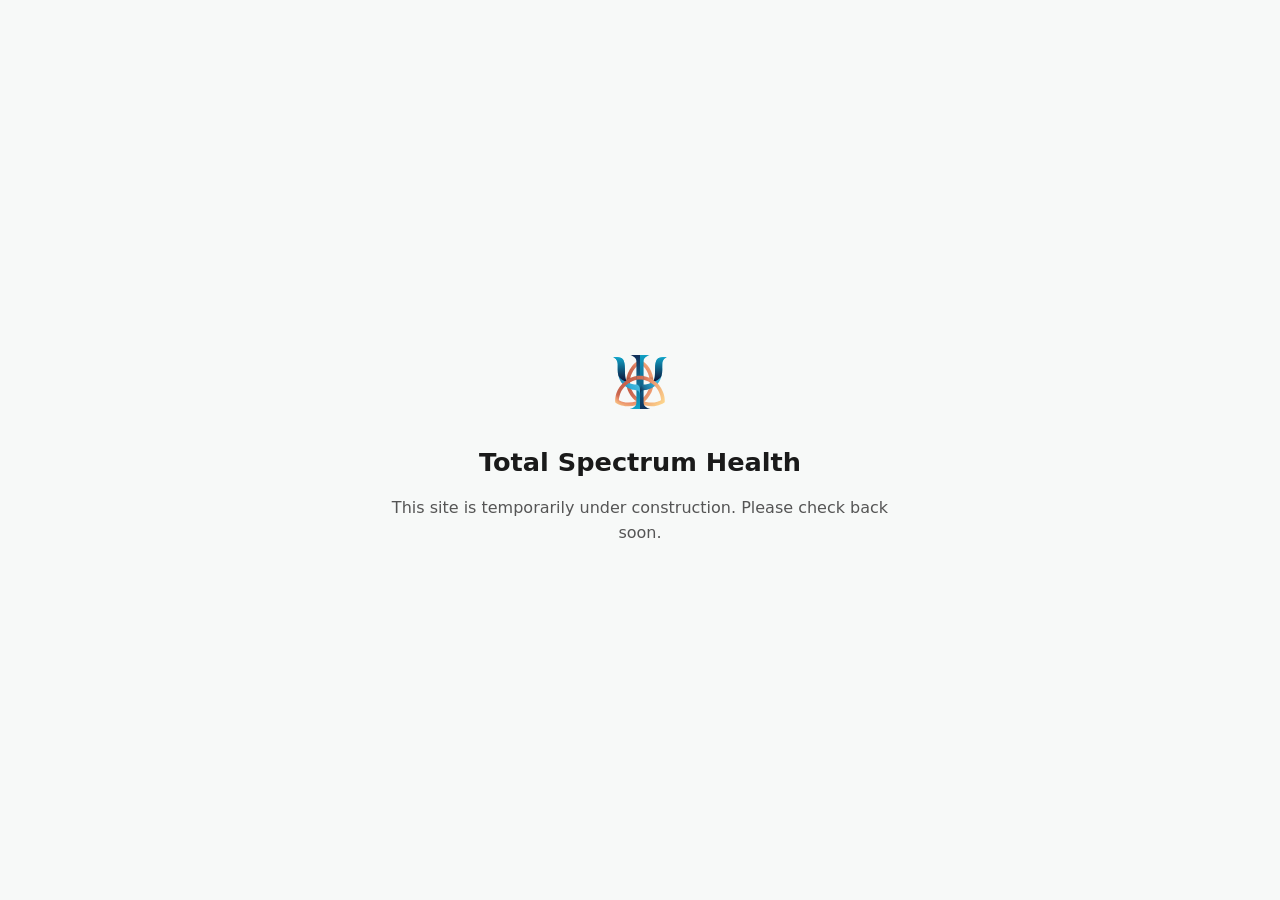
==== index.html @ 34287a58 "Add initial website structure for Total Spectrum Health - Created index.html with under construction" ====
<!DOCTYPE html>
<html lang="en">
<head>
  <meta charset="UTF-8" />
  <meta name="viewport" content="width=device-width, initial-scale=1.0" />
  <meta name="robots" content="noindex" />
  <title>Total Spectrum Health — Under Construction</title>
  <link rel="icon" href="assets/favicon.svg" type="image/svg+xml" />
  <style>
    :root { --accent: #2a7f62; }
    * { box-sizing: border-box; }
    html, body { height: 100%; }
    body {
      margin: 0;
      display: flex;
      align-items: center;
      justify-content: center;
      padding: 1.5rem;
      font-family: system-ui, -apple-system, "Segoe UI", Roboto, sans-serif;
      line-height: 1.6;
      color: #1a1a1a;
      background: #f7f9f8;
    }
    .card {
      max-width: 32rem;
      text-align: center;
    }
    .logo {
      width: 56px;
      height: 56px;
      margin-bottom: 1.5rem;
    }
    h1 {
      font-size: 1.6rem;
      margin: 0 0 0.75rem;
    }
    p {
      margin: 0;
      color: #555;
    }
  </style>
</head>
<body>
  <main class="card">
    <img class="logo" src="assets/favicon.svg" alt="Total Spectrum Health" />
    <h1>Total Spectrum Health</h1>
    <p>This site is temporarily under construction. Please check back soon.</p>
  </main>
</body>
</html>
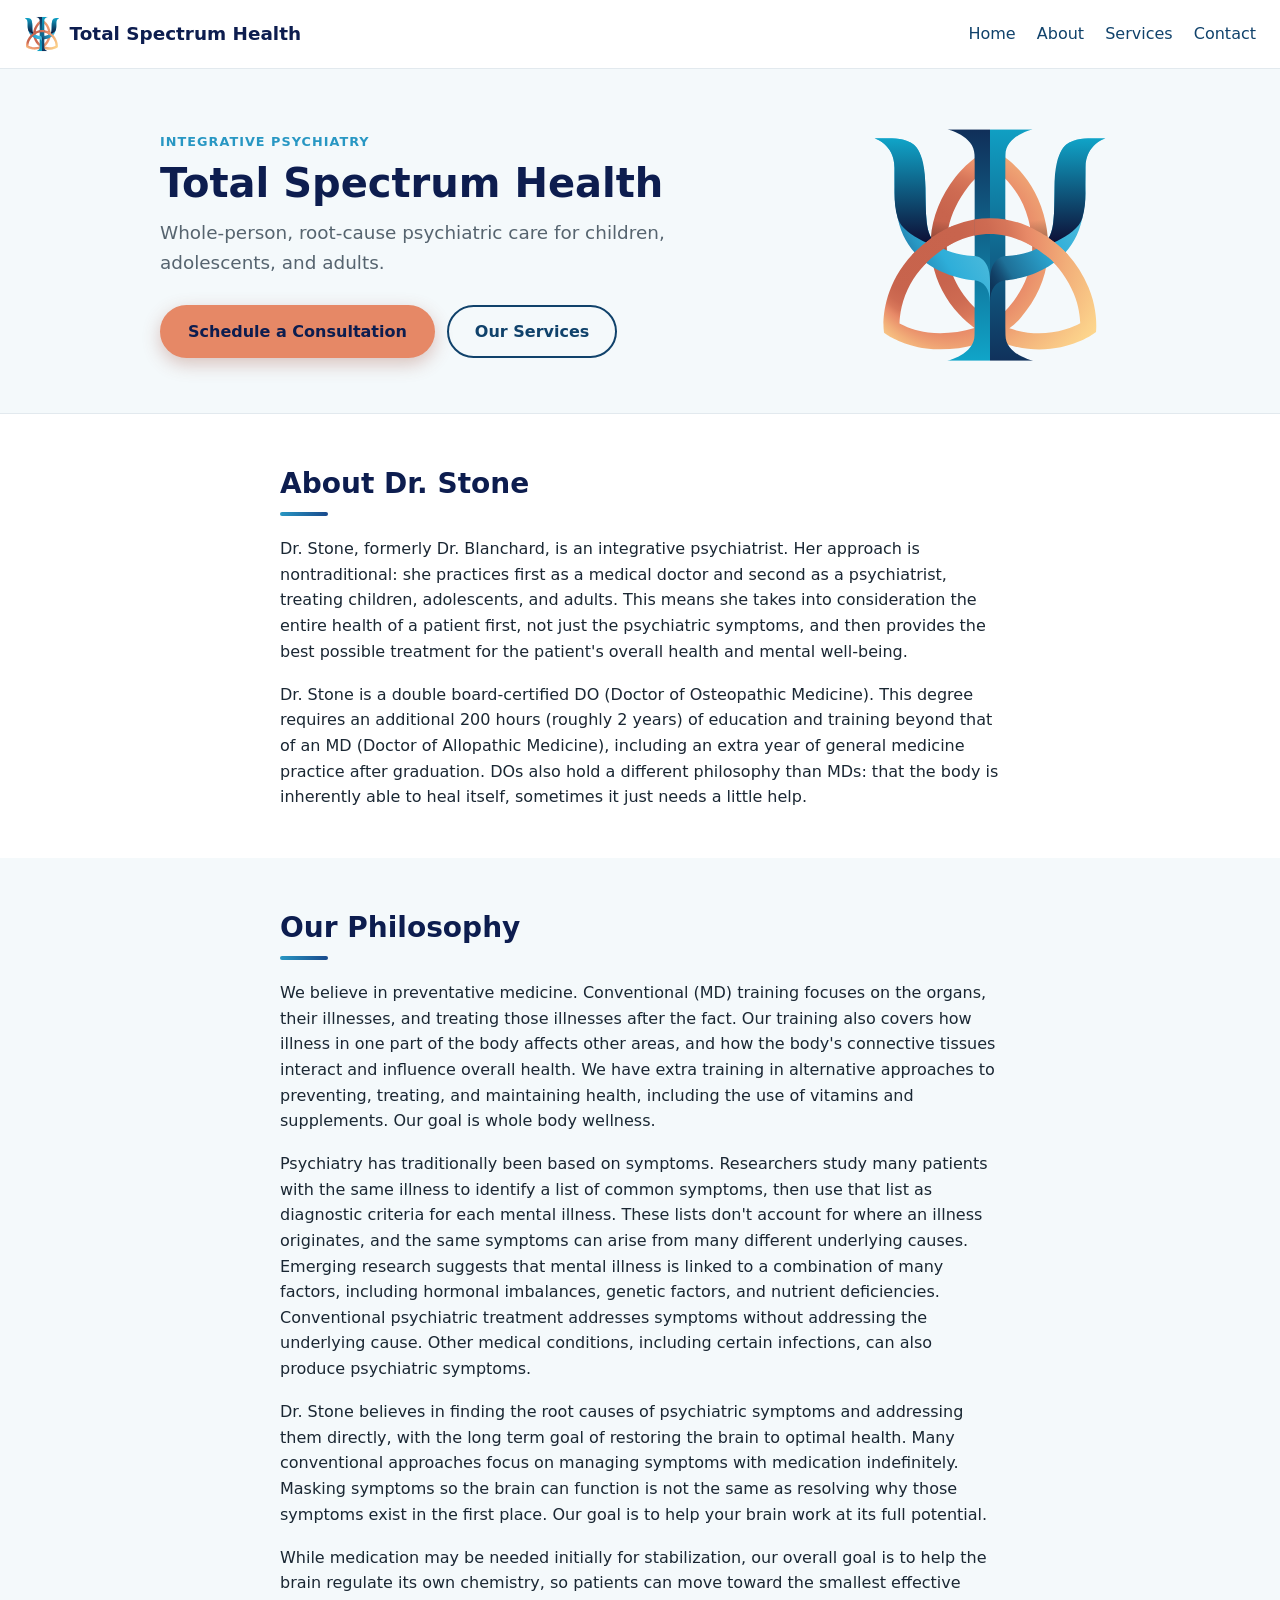
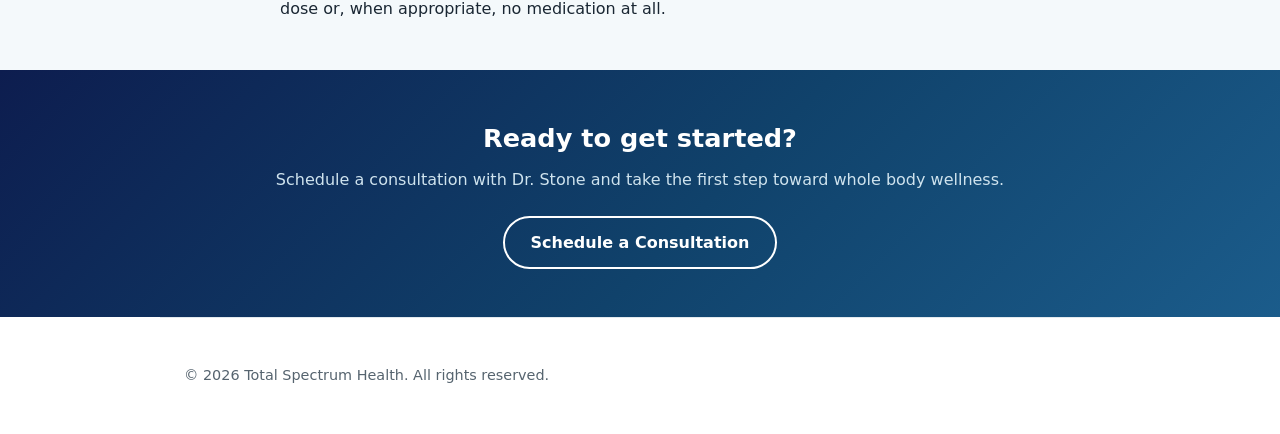
==== commit c7020462: "Published Home Page" ====
--- a/index.html
+++ b/index.html
@@ -3,48 +3,72 @@
 <head>
   <meta charset="UTF-8" />
   <meta name="viewport" content="width=device-width, initial-scale=1.0" />
-  <meta name="robots" content="noindex" />
-  <title>Total Spectrum Health — Under Construction</title>
+  <meta name="description" content="Total Spectrum Health is an integrative psychiatry practice led by Dr. Stone, treating children, adolescents, and adults by finding the root cause of psychiatric symptoms." />
+  <title>Total Spectrum Health — Integrative Psychiatry</title>
   <link rel="icon" href="assets/favicon.svg" type="image/svg+xml" />
-  <style>
-    :root { --accent: #2a7f62; }
-    * { box-sizing: border-box; }
-    html, body { height: 100%; }
-    body {
-      margin: 0;
-      display: flex;
-      align-items: center;
-      justify-content: center;
-      padding: 1.5rem;
-      font-family: system-ui, -apple-system, "Segoe UI", Roboto, sans-serif;
-      line-height: 1.6;
-      color: #1a1a1a;
-      background: #f7f9f8;
-    }
-    .card {
-      max-width: 32rem;
-      text-align: center;
-    }
-    .logo {
-      width: 56px;
-      height: 56px;
-      margin-bottom: 1.5rem;
-    }
-    h1 {
-      font-size: 1.6rem;
-      margin: 0 0 0.75rem;
-    }
-    p {
-      margin: 0;
-      color: #555;
-    }
-  </style>
+  <link rel="stylesheet" href="css/styles.css" />
 </head>
 <body>
-  <main class="card">
-    <img class="logo" src="assets/favicon.svg" alt="Total Spectrum Health" />
-    <h1>Total Spectrum Health</h1>
-    <p>This site is temporarily under construction. Please check back soon.</p>
+  <header class="site-header">
+    <a class="brand" href="index.html">
+      <img src="assets/images/TSH%20Main%20Logo%20(NT).svg" alt="" />
+      Total Spectrum Health
+    </a>
+    <nav class="site-nav">
+      <a href="index.html">Home</a>
+      <a href="about.html">About</a>
+      <a href="services.html">Services</a>
+      <a href="contact.html">Contact</a>
+    </nav>
+  </header>
+
+  <main>
+    <section class="hero">
+      <div class="hero-inner">
+        <div class="hero-content">
+          <p class="hero-eyebrow">Integrative Psychiatry</p>
+          <h1>Total Spectrum Health</h1>
+          <p class="lede">Whole-person, root-cause psychiatric care for children, adolescents, and adults.</p>
+          <div class="hero-actions">
+            <a class="btn btn-primary" href="contact.html">Schedule a Consultation</a>
+            <a class="btn btn-outline" href="services.html">Our Services</a>
+          </div>
+        </div>
+        <div class="hero-art">
+          <img src="assets/images/TSH%20Main%20Logo%20(NT).svg" alt="" />
+        </div>
+      </div>
+    </section>
+
+    <section class="content-section">
+      <div class="inner">
+        <h2>About Dr. Stone</h2>
+        <p>Dr. Stone, formerly Dr. Blanchard, is an integrative psychiatrist. Her approach is nontraditional: she practices first as a medical doctor and second as a psychiatrist, treating children, adolescents, and adults. This means she takes into consideration the entire health of a patient first, not just the psychiatric symptoms, and then provides the best possible treatment for the patient's overall health and mental well-being.</p>
+        <p>Dr. Stone is a double board-certified DO (Doctor of Osteopathic Medicine). This degree requires an additional 200 hours (roughly 2 years) of education and training beyond that of an MD (Doctor of Allopathic Medicine), including an extra year of general medicine practice after graduation. DOs also hold a different philosophy than MDs: that the body is inherently able to heal itself, sometimes it just needs a little help.</p>
+      </div>
+    </section>
+
+    <section class="content-section alt">
+      <div class="inner">
+        <h2>Our Philosophy</h2>
+        <p>We believe in preventative medicine. Conventional (MD) training focuses on the organs, their illnesses, and treating those illnesses after the fact. Our training also covers how illness in one part of the body affects other areas, and how the body's connective tissues interact and influence overall health. We have extra training in alternative approaches to preventing, treating, and maintaining health, including the use of vitamins and supplements. Our goal is whole body wellness.</p>
+        <p>Psychiatry has traditionally been based on symptoms. Researchers study many patients with the same illness to identify a list of common symptoms, then use that list as diagnostic criteria for each mental illness. These lists don't account for where an illness originates, and the same symptoms can arise from many different underlying causes. Emerging research suggests that mental illness is linked to a combination of many factors, including hormonal imbalances, genetic factors, and nutrient deficiencies. Conventional psychiatric treatment addresses symptoms without addressing the underlying cause. Other medical conditions, including certain infections, can also produce psychiatric symptoms.</p>
+        <p>Dr. Stone believes in finding the root causes of psychiatric symptoms and addressing them directly, with the long term goal of restoring the brain to optimal health. Many conventional approaches focus on managing symptoms with medication indefinitely. Masking symptoms so the brain can function is not the same as resolving why those symptoms exist in the first place. Our goal is to help your brain work at its full potential.</p>
+        <p>While medication may be needed initially for stabilization, our overall goal is to help the brain regulate its own chemistry, so patients can move toward the smallest effective dose or, when appropriate, no medication at all.</p>
+      </div>
+    </section>
+
+    <section class="cta-banner">
+      <h2>Ready to get started?</h2>
+      <p>Schedule a consultation with Dr. Stone and take the first step toward whole body wellness.</p>
+      <a class="btn btn-outline" href="contact.html">Schedule a Consultation</a>
+    </section>
   </main>
+
+  <footer class="site-footer">
+    <p>&copy; <span id="year"></span> Total Spectrum Health. All rights reserved.</p>
+  </footer>
+
+  <script src="js/main.js"></script>
 </body>
 </html>
--- a/css/styles.css
+++ b/css/styles.css
@@ -0,0 +1,279 @@
+/* Total Spectrum Health — base styles
+   Palette pulled from the TSH logo marks in assets/images/:
+   navy/blue range for text and structure, cyan for accents,
+   the coral-to-peach "sunrise" gradient reserved for calls to action. */
+
+:root {
+  --color-bg: #ffffff;
+  --color-bg-alt: #f4f9fb;
+  --color-text: #1a2733;
+  --color-muted: #56646f;
+  --color-border: #e2e9ee;
+
+  --color-navy-900: #0d1d4f;
+  --color-navy-800: #10426b;
+  --color-navy-700: #19498c;
+  --color-blue-600: #1b5c8b;
+  --color-cyan-600: #2897c3;
+  --color-cyan-400: #2eaed9;
+  --color-cyan-300: #77cbe0;
+
+  --color-coral-700: #99432f;
+  --color-coral-600: #c7634c;
+  --color-coral-400: #e68866;
+  --color-peach-300: #fbd08a;
+  --color-peach-200: #ffde91;
+  --gradient-sunrise: linear-gradient(135deg, var(--color-coral-600) 0%, var(--color-coral-400) 45%, var(--color-peach-300) 80%, var(--color-peach-200) 100%);
+
+  --color-accent: var(--color-navy-800);
+  --color-accent-light: var(--color-cyan-600);
+
+  --max-width: 960px;
+  --font-body: system-ui, -apple-system, "Segoe UI", Roboto, sans-serif;
+}
+
+* {
+  box-sizing: border-box;
+}
+
+body {
+  margin: 0;
+  font-family: var(--font-body);
+  line-height: 1.6;
+  color: var(--color-text);
+  background: var(--color-bg);
+}
+
+.site-header {
+  display: flex;
+  flex-wrap: wrap;
+  align-items: center;
+  justify-content: space-between;
+  gap: 1rem;
+  padding: 1rem 1.5rem;
+  border-bottom: 1px solid var(--color-border);
+}
+
+.brand {
+  display: flex;
+  align-items: center;
+  gap: 0.6rem;
+  font-weight: 700;
+  font-size: 1.15rem;
+  text-decoration: none;
+  color: var(--color-navy-900);
+}
+
+.brand img {
+  height: 36px;
+  width: auto;
+  display: block;
+}
+
+.site-nav a {
+  margin-left: 1rem;
+  text-decoration: none;
+  color: var(--color-accent);
+}
+
+.site-nav a:hover {
+  text-decoration: underline;
+}
+
+.site-main {
+  max-width: var(--max-width);
+  margin: 0 auto;
+  padding: 2rem 1.5rem;
+}
+
+.site-footer {
+  max-width: var(--max-width);
+  margin: 0 auto;
+  padding: 2rem 1.5rem;
+  border-top: 1px solid var(--color-border);
+  color: var(--color-muted);
+  font-size: 0.9rem;
+}
+
+/* Buttons */
+
+.btn {
+  display: inline-block;
+  padding: 0.85rem 1.75rem;
+  border-radius: 999px;
+  font-weight: 600;
+  font-size: 1rem;
+  text-decoration: none;
+  transition: transform 0.15s ease, box-shadow 0.15s ease, background-color 0.15s ease, color 0.15s ease;
+}
+
+.btn-primary {
+  background: var(--color-coral-400);
+  color: var(--color-navy-900);
+  box-shadow: 0 6px 18px rgba(153, 67, 47, 0.3);
+}
+
+.btn-primary:hover {
+  transform: translateY(-1px);
+  box-shadow: 0 8px 22px rgba(153, 67, 47, 0.4);
+}
+
+.btn-outline {
+  border: 2px solid var(--color-navy-800);
+  color: var(--color-navy-800);
+  background: transparent;
+  padding: calc(0.85rem - 2px) calc(1.75rem - 2px);
+}
+
+.btn-outline:hover {
+  background: var(--color-navy-800);
+  color: #fff;
+}
+
+/* Hero */
+
+.hero {
+  background: var(--color-bg-alt);
+  border-bottom: 1px solid var(--color-border);
+  padding: 3.5rem 1.5rem 3rem;
+}
+
+.hero-inner {
+  max-width: var(--max-width);
+  margin: 0 auto;
+  display: flex;
+  align-items: center;
+  gap: 3rem;
+  flex-wrap: wrap;
+}
+
+.hero-content {
+  flex: 1 1 320px;
+}
+
+.hero-eyebrow {
+  text-transform: uppercase;
+  letter-spacing: 0.08em;
+  font-size: 0.8rem;
+  font-weight: 700;
+  color: var(--color-cyan-600);
+  margin: 0 0 0.5rem;
+}
+
+.hero h1 {
+  font-size: 2.5rem;
+  line-height: 1.15;
+  margin: 0 0 0.75rem;
+  color: var(--color-navy-900);
+}
+
+.hero .lede {
+  font-size: 1.15rem;
+  color: var(--color-muted);
+  max-width: 36rem;
+  margin: 0 0 1.75rem;
+}
+
+.hero-actions {
+  display: flex;
+  flex-wrap: wrap;
+  gap: 0.75rem;
+}
+
+.hero-art {
+  flex: 0 1 260px;
+  display: flex;
+  justify-content: center;
+}
+
+.hero-art img {
+  width: 100%;
+  max-width: 240px;
+  height: auto;
+}
+
+/* Content sections */
+
+.content-section {
+  padding: 3rem 1.5rem;
+}
+
+.content-section.alt {
+  background: var(--color-bg-alt);
+}
+
+.content-section .inner {
+  max-width: 720px;
+  margin: 0 auto;
+}
+
+.content-section h2 {
+  color: var(--color-navy-900);
+  font-size: 1.75rem;
+  margin: 0 0 1.25rem;
+  padding-bottom: 0.6rem;
+  position: relative;
+}
+
+.content-section h2::after {
+  content: "";
+  position: absolute;
+  left: 0;
+  bottom: 0;
+  width: 48px;
+  height: 4px;
+  border-radius: 2px;
+  background: linear-gradient(90deg, var(--color-cyan-600), var(--color-navy-700));
+}
+
+.content-section p {
+  margin: 0 0 1.1rem;
+}
+
+.content-section p:last-child {
+  margin-bottom: 0;
+}
+
+/* Call-to-action banner */
+
+.cta-banner {
+  background: linear-gradient(135deg, var(--color-navy-900) 0%, var(--color-navy-800) 55%, var(--color-blue-600) 100%);
+  color: #fff;
+  text-align: center;
+  padding: 3rem 1.5rem;
+}
+
+.cta-banner h2 {
+  margin: 0 0 0.5rem;
+  font-size: 1.6rem;
+}
+
+.cta-banner p {
+  margin: 0 0 1.5rem;
+  color: #cfe3ee;
+}
+
+.cta-banner .btn-outline {
+  border-color: #fff;
+  color: #fff;
+}
+
+.cta-banner .btn-outline:hover {
+  background: #fff;
+  color: var(--color-navy-900);
+}
+
+@media (max-width: 640px) {
+  .hero-inner {
+    text-align: center;
+    justify-content: center;
+  }
+
+  .hero-actions {
+    justify-content: center;
+  }
+
+  .hero h1 {
+    font-size: 2rem;
+  }
+}
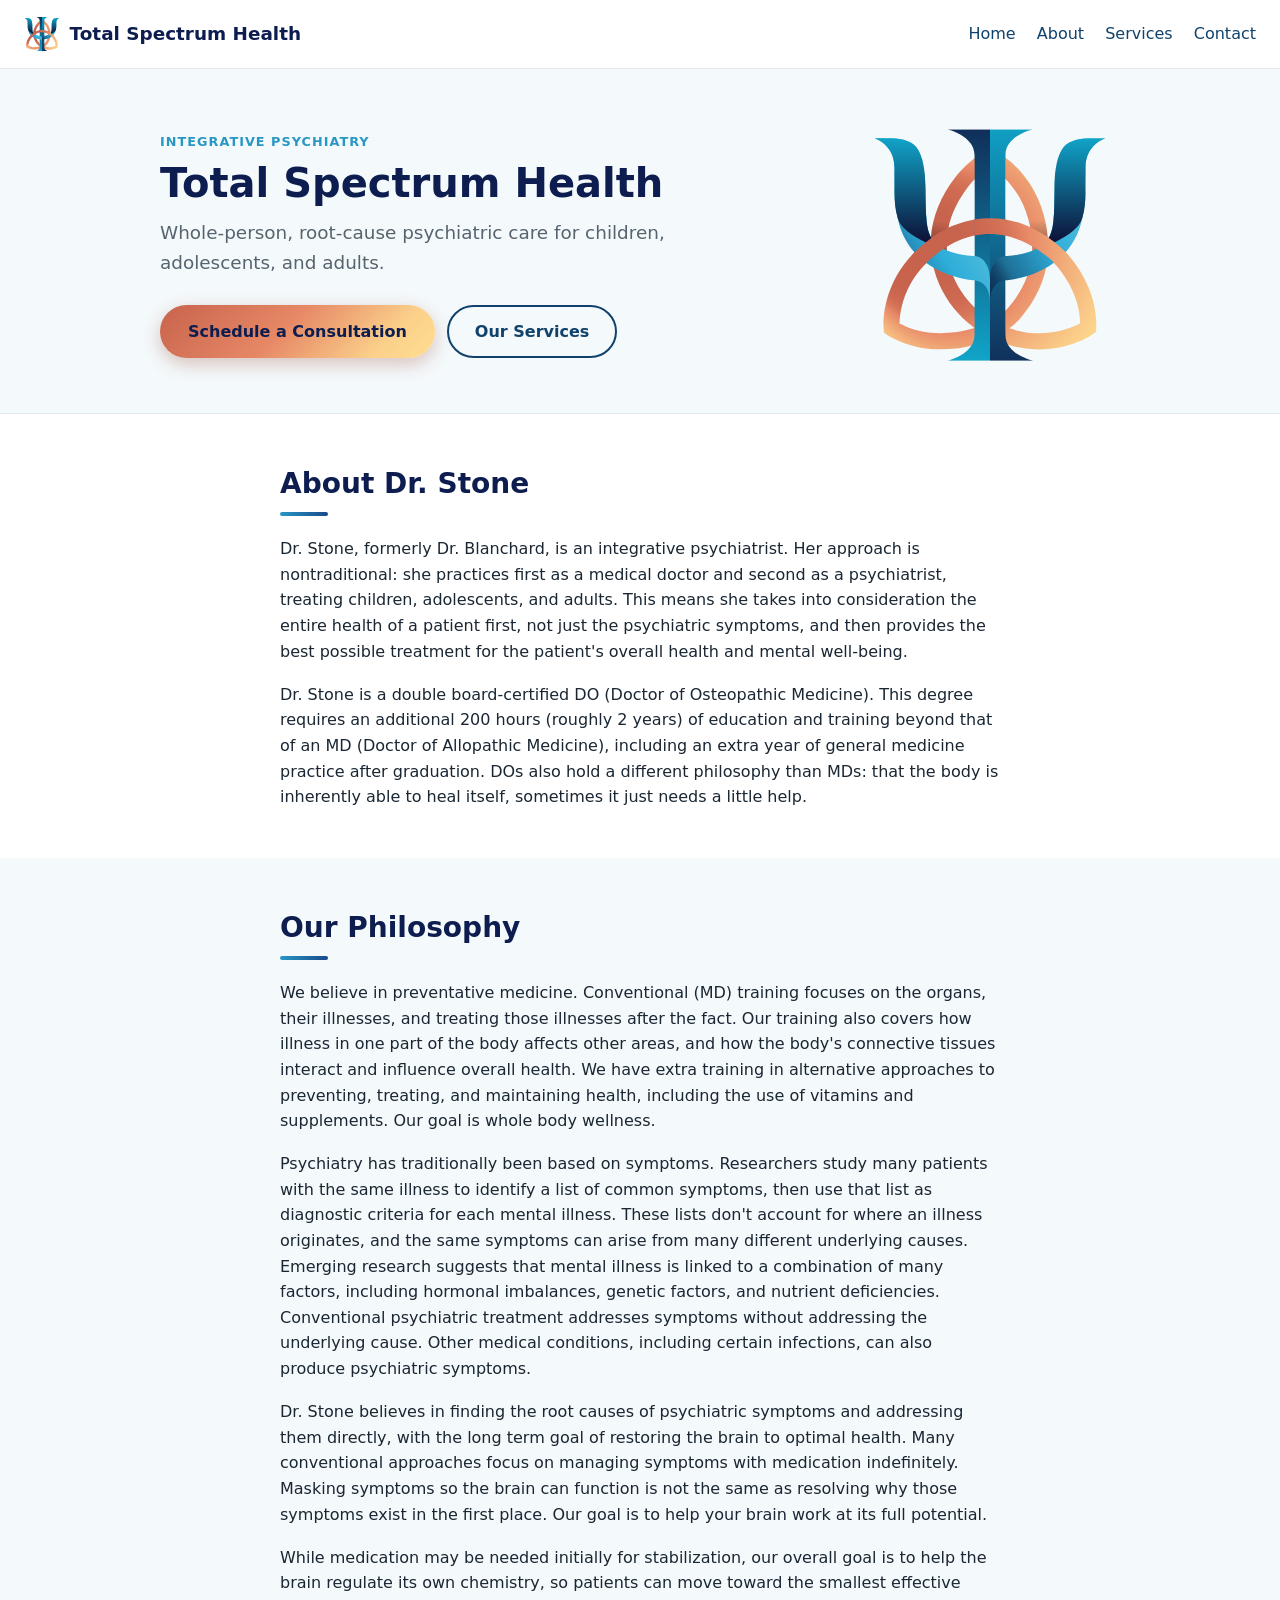
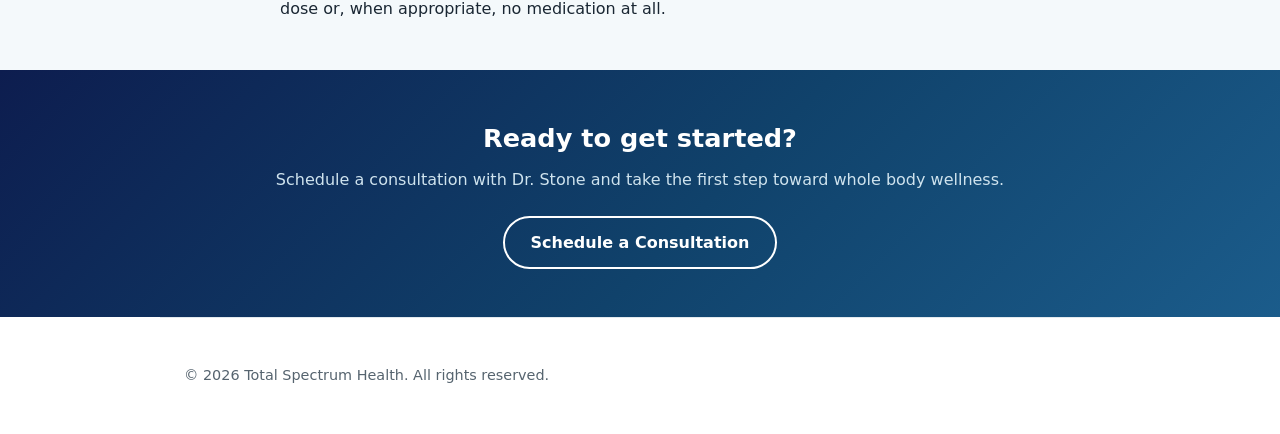
==== commit db374c31: "Added Google Analytics" ====
--- a/index.html
+++ b/index.html
@@ -7,6 +7,12 @@
   <title>Total Spectrum Health — Integrative Psychiatry</title>
   <link rel="icon" href="assets/favicon.svg" type="image/svg+xml" />
   <link rel="stylesheet" href="css/styles.css" />
+  <script async src="https://www.googletagmanager.com/gtm.js?id=GTM-WPRVQTBC"></script>
+  <script>
+    window.dataLayer = window.dataLayer || [];
+    function gtag(){dataLayer.push(arguments);}
+    gtag('js', new Date());
+  </script>
 </head>
 <body>
   <header class="site-header">
--- a/css/styles.css
+++ b/css/styles.css
@@ -42,6 +42,12 @@
   line-height: 1.6;
   color: var(--color-text);
   background: var(--color-bg);
+}
+
+body.error-body {
+  display: flex;
+  flex-direction: column;
+  min-height: 100vh;
 }
 
 .site-header {
@@ -108,7 +114,7 @@
 }
 
 .btn-primary {
-  background: var(--color-coral-400);
+  background: var(--gradient-sunrise);
   color: var(--color-navy-900);
   box-shadow: 0 6px 18px rgba(153, 67, 47, 0.3);
 }
@@ -277,3 +283,152 @@
     font-size: 2rem;
   }
 }
+
+/* Page hero (interior pages, e.g. Contact) */
+
+.page-hero {
+  background: var(--color-bg-alt);
+  border-bottom: 1px solid var(--color-border);
+  padding: 3rem 1.5rem;
+  text-align: center;
+}
+
+.page-hero .inner {
+  max-width: 640px;
+  margin: 0 auto;
+}
+
+.page-hero h1 {
+  font-size: 2.25rem;
+  color: var(--color-navy-900);
+  margin: 0 0 0.75rem;
+}
+
+.page-hero p {
+  font-size: 1.05rem;
+  color: var(--color-muted);
+  margin: 0;
+}
+
+.page-hero .hero-actions {
+  justify-content: center;
+  margin-top: 1.75rem;
+}
+
+/* 404 / error page */
+
+.error-page {
+  flex: 1;
+  display: flex;
+  align-items: center;
+  justify-content: center;
+  padding: 4rem 1.5rem;
+}
+
+.error-page .inner {
+  max-width: 32rem;
+  text-align: center;
+}
+
+.error-code {
+  font-size: 5.5rem;
+  font-weight: 800;
+  line-height: 1;
+  margin: 0 0 0.5rem;
+  color: var(--color-coral-600);
+  background: var(--gradient-sunrise);
+  -webkit-background-clip: text;
+  background-clip: text;
+  -webkit-text-fill-color: transparent;
+}
+
+.error-page h1 {
+  font-size: 1.75rem;
+  color: var(--color-navy-900);
+  margin: 0 0 0.75rem;
+}
+
+.error-page p {
+  color: var(--color-muted);
+  margin: 0 0 1.75rem;
+}
+
+.error-page .hero-actions {
+  justify-content: center;
+}
+
+/* Contact page */
+
+.contact-grid {
+  display: grid;
+  grid-template-columns: repeat(auto-fit, minmax(220px, 1fr));
+  gap: 1.5rem;
+  max-width: var(--max-width);
+  margin: 0 auto 2.5rem;
+}
+
+.contact-card {
+  background: var(--color-bg);
+  border: 1px solid var(--color-border);
+  border-radius: 12px;
+  padding: 1.75rem 1.5rem;
+  text-align: center;
+}
+
+.contact-card .icon {
+  width: 44px;
+  height: 44px;
+  margin: 0 auto 1rem;
+  display: flex;
+  align-items: center;
+  justify-content: center;
+  border-radius: 50%;
+  background: var(--color-bg-alt);
+  color: var(--color-navy-800);
+}
+
+.contact-card .icon svg {
+  width: 20px;
+  height: 20px;
+}
+
+.contact-card h2 {
+  margin: 0 0 0.5rem;
+  padding-bottom: 0;
+  font-size: 1.05rem;
+  color: var(--color-navy-900);
+}
+
+.contact-card h2::after {
+  content: none;
+}
+
+.contact-card p {
+  margin: 0;
+  color: var(--color-text);
+}
+
+.contact-card a {
+  color: var(--color-navy-800);
+  text-decoration: none;
+  font-weight: 600;
+}
+
+.contact-card a:hover {
+  text-decoration: underline;
+}
+
+.map-wrap {
+  max-width: var(--max-width);
+  margin: 0 auto;
+  border-radius: 12px;
+  overflow: hidden;
+  border: 1px solid var(--color-border);
+}
+
+.map-wrap iframe {
+  display: block;
+  width: 100%;
+  height: 320px;
+  border: 0;
+}
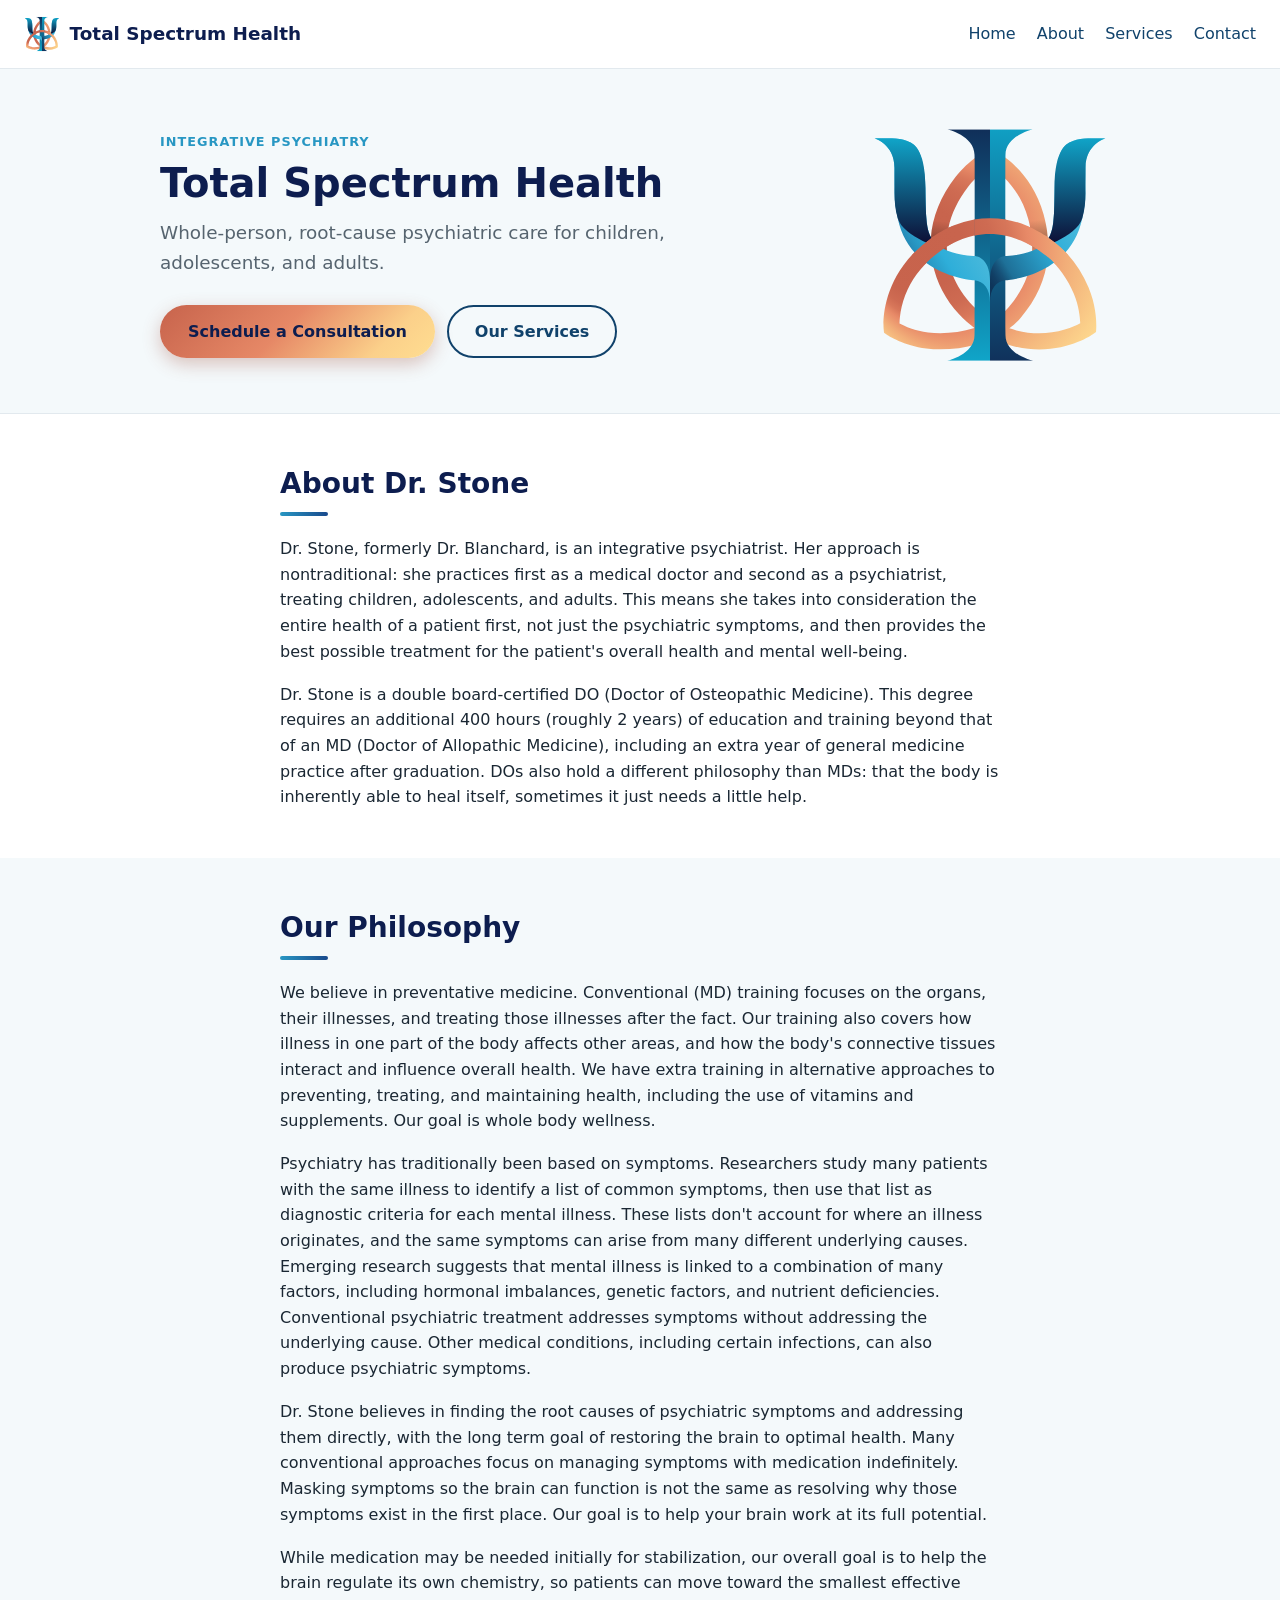
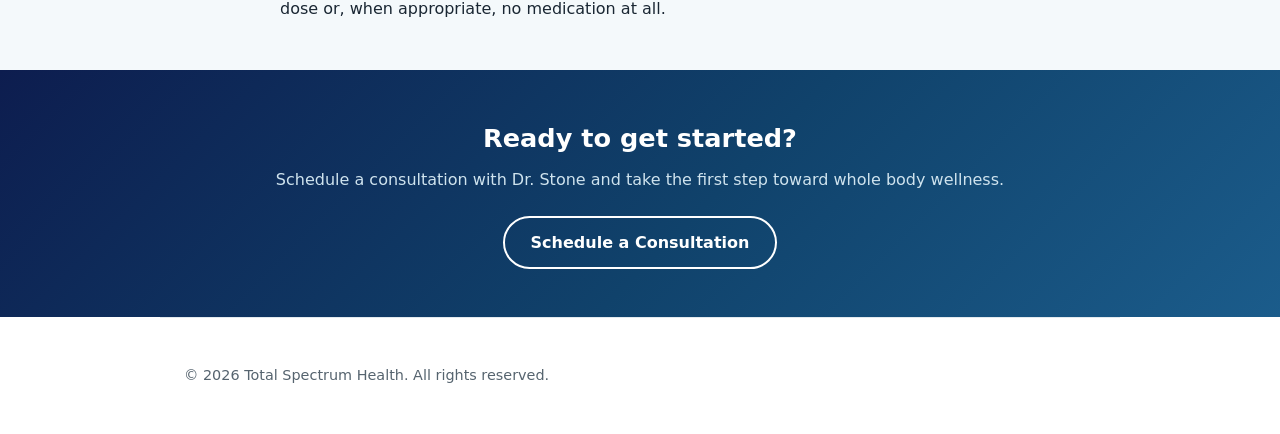
==== commit 6c8aae60: "Corrected 200 to 400 index.html" ====
--- a/index.html
+++ b/index.html
@@ -50,7 +50,7 @@
       <div class="inner">
         <h2>About Dr. Stone</h2>
         <p>Dr. Stone, formerly Dr. Blanchard, is an integrative psychiatrist. Her approach is nontraditional: she practices first as a medical doctor and second as a psychiatrist, treating children, adolescents, and adults. This means she takes into consideration the entire health of a patient first, not just the psychiatric symptoms, and then provides the best possible treatment for the patient's overall health and mental well-being.</p>
-        <p>Dr. Stone is a double board-certified DO (Doctor of Osteopathic Medicine). This degree requires an additional 200 hours (roughly 2 years) of education and training beyond that of an MD (Doctor of Allopathic Medicine), including an extra year of general medicine practice after graduation. DOs also hold a different philosophy than MDs: that the body is inherently able to heal itself, sometimes it just needs a little help.</p>
+        <p>Dr. Stone is a double board-certified DO (Doctor of Osteopathic Medicine). This degree requires an additional 400 hours (roughly 2 years) of education and training beyond that of an MD (Doctor of Allopathic Medicine), including an extra year of general medicine practice after graduation. DOs also hold a different philosophy than MDs: that the body is inherently able to heal itself, sometimes it just needs a little help.</p>
       </div>
     </section>
 
